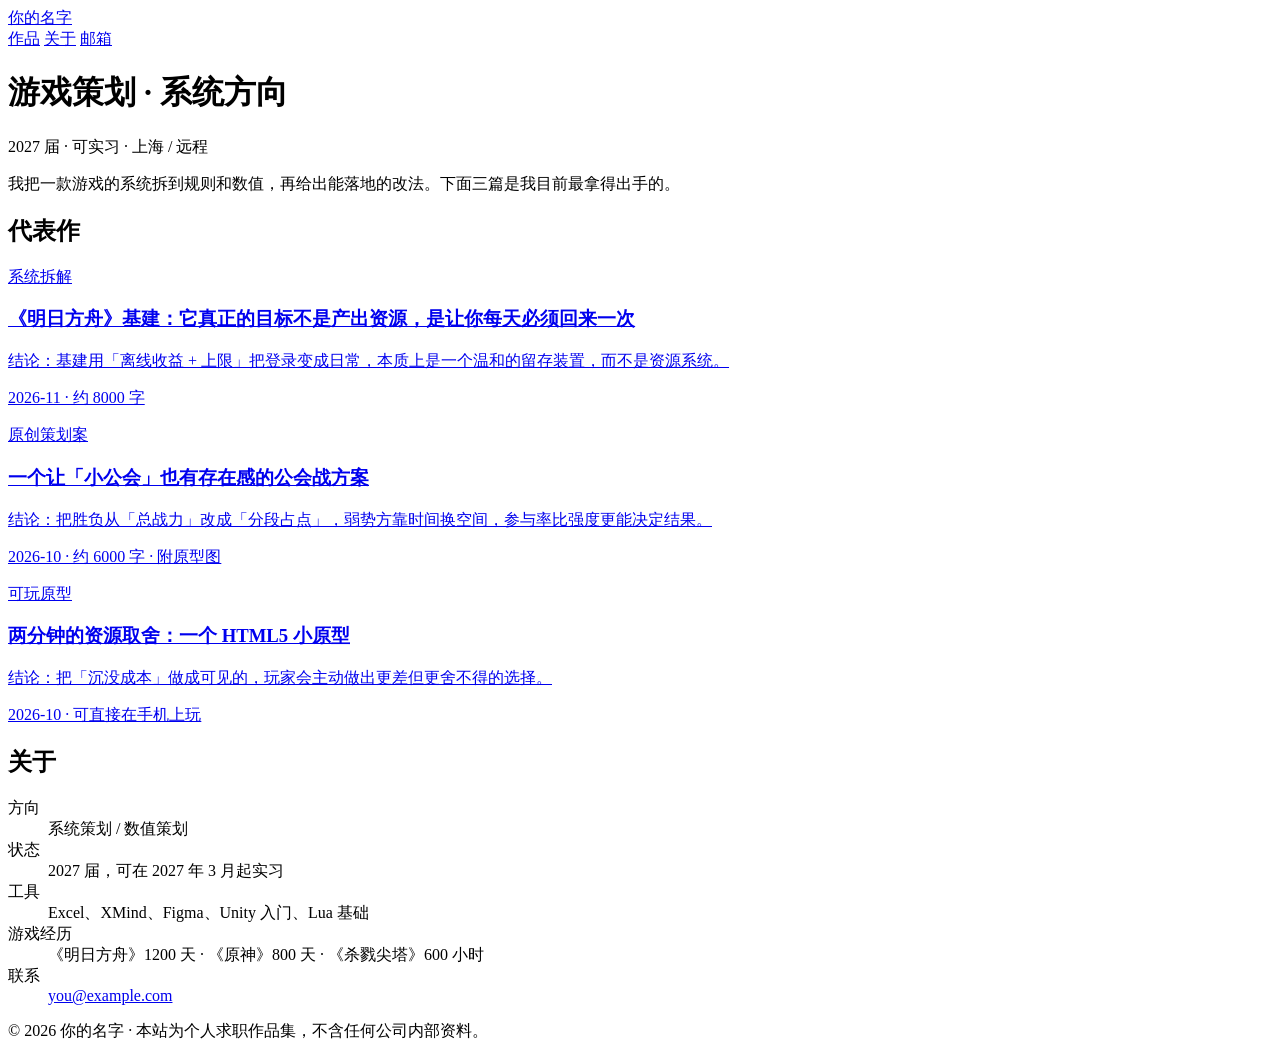
==== index.html @ 7388e4a2 "Rename 你的名字游戏策划作品集.html to index.html" ====
<!doctype html>
<html lang="zh-CN">
<head>
<meta charset="utf-8">
<meta name="viewport" content="width=device-width,initial-scale=1">
<title>你的名字｜游戏策划作品集</title>
<meta name="description" content="游戏策划求职作品集：系统拆解、原创策划案、可玩原型。">
<meta property="og:title" content="你的名字｜游戏策划作品集">
<meta property="og:description" content="系统拆解 · 原创策划案 · 可玩原型">
<link rel="stylesheet" href="style.css">
</head>
<body>

<header class="site">
  <a class="logo" href="index.html">你的名字</a>
  <nav>
    <a href="#works">作品</a>
    <a href="#about">关于</a>
    <a href="mailto:you@example.com">邮箱</a>
  </nav>
</header>

<main>

  <div class="hero">
    <h1>游戏策划 · 系统方向</h1>
    <p class="lede">2027 届 · 可实习 · 上海 / 远程</p>
    <p>我把一款游戏的系统拆到规则和数值，再给出能落地的改法。下面三篇是我目前最拿得出手的。</p>
  </div>

  <section id="works">
    <h2>代表作</h2>

    <a class="card" href="work-1.html">
      <span class="tag">系统拆解</span>
      <h3>《明日方舟》基建：它真正的目标不是产出资源，是让你每天必须回来一次</h3>
      <p>结论：基建用「离线收益 + 上限」把登录变成日常，本质上是一个温和的留存装置，而不是资源系统。</p>
      <p class="meta">2026-11 · 约 8000 字</p>
    </a>

    <a class="card" href="work-2.html">
      <span class="tag">原创策划案</span>
      <h3>一个让「小公会」也有存在感的公会战方案</h3>
      <p>结论：把胜负从「总战力」改成「分段占点」，弱势方靠时间换空间，参与率比强度更能决定结果。</p>
      <p class="meta">2026-10 · 约 6000 字 · 附原型图</p>
    </a>

    <a class="card" href="work-3.html">
      <span class="tag">可玩原型</span>
      <h3>两分钟的资源取舍：一个 HTML5 小原型</h3>
      <p>结论：把「沉没成本」做成可见的，玩家会主动做出更差但更舍不得的选择。</p>
      <p class="meta">2026-10 · 可直接在手机上玩</p>
    </a>
  </section>

  <section id="about" class="about">
    <h2>关于</h2>
    <dl>
      <dt>方向</dt><dd>系统策划 / 数值策划</dd>
      <dt>状态</dt><dd>2027 届，可在 2027 年 3 月起实习</dd>
      <dt>工具</dt><dd>Excel、XMind、Figma、Unity 入门、Lua 基础</dd>
      <dt>游戏经历</dt><dd>《明日方舟》1200 天 · 《原神》800 天 · 《杀戮尖塔》600 小时</dd>
      <dt>联系</dt><dd><a href="mailto:you@example.com">you@example.com</a></dd>
    </dl>
  </section>

</main>

<footer>
  <p>© 2026 你的名字 · 本站为个人求职作品集，不含任何公司内部资料。</p>
</footer>

</body>
</html>
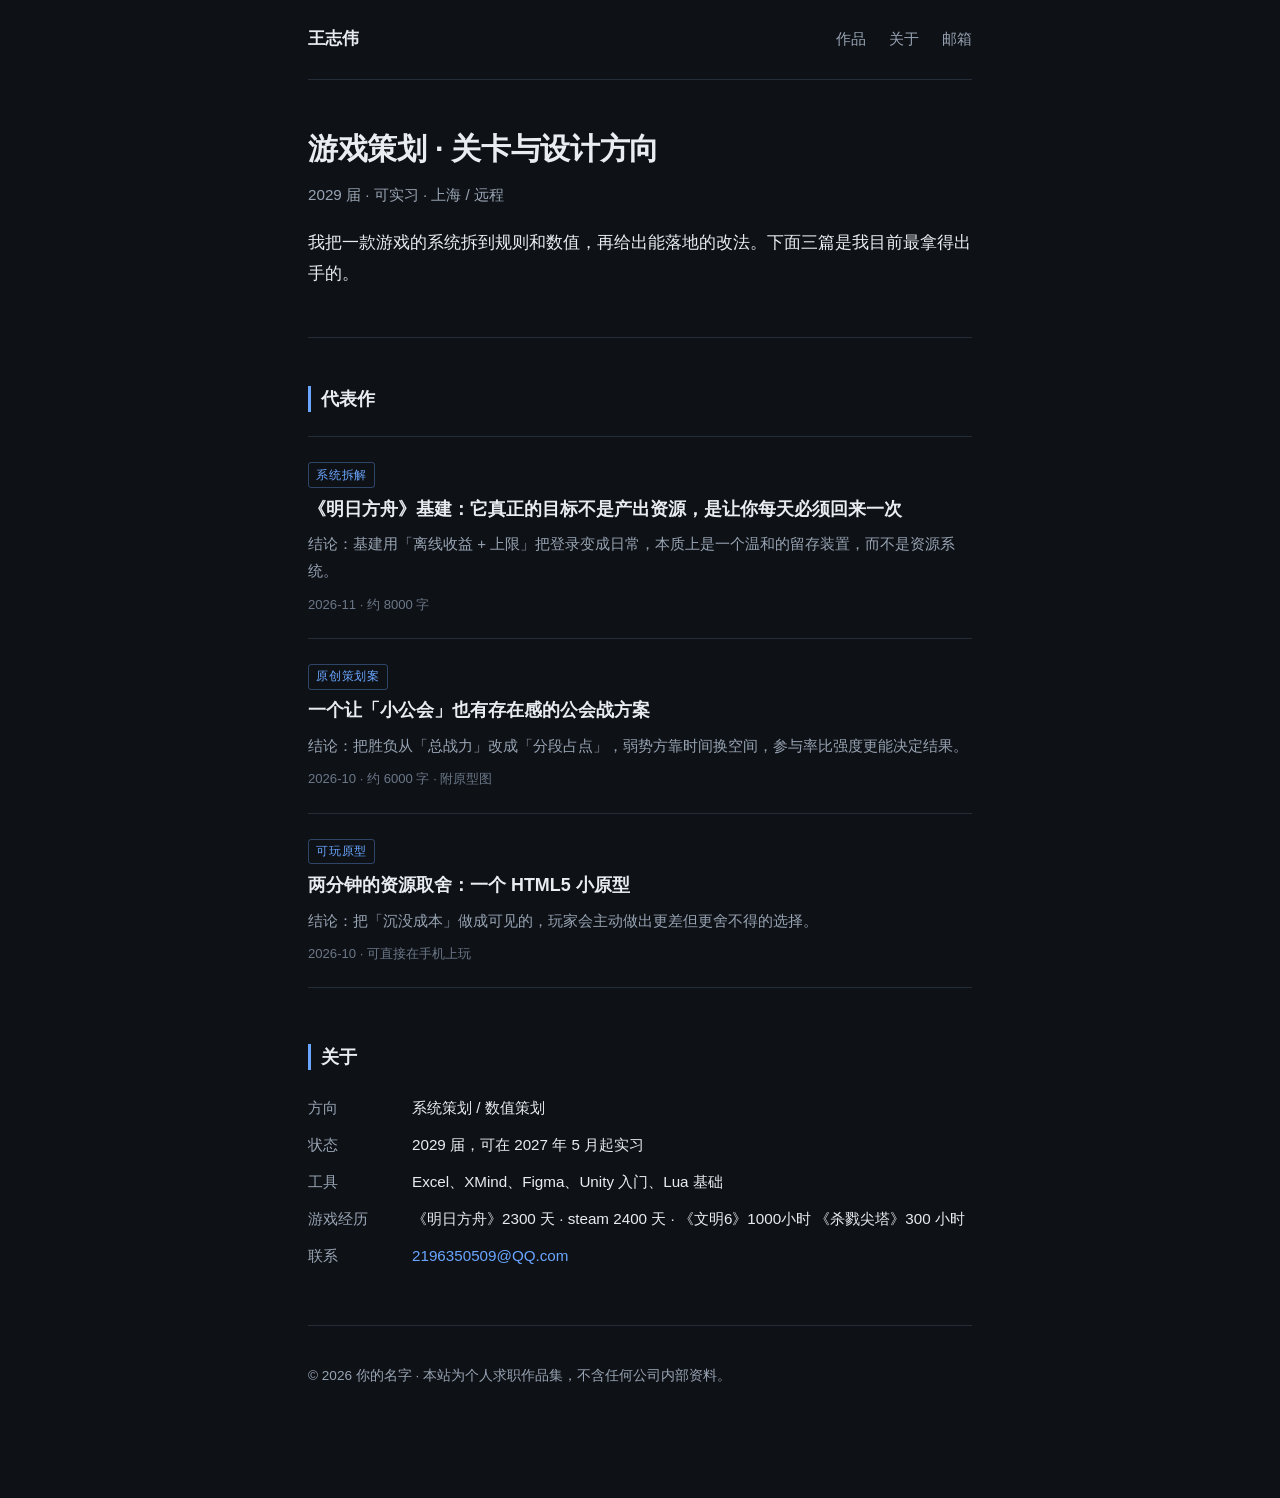
==== commit d76f0e44: "Update index.html" ====
--- a/index.html
+++ b/index.html
@@ -3,16 +3,16 @@
 <head>
 <meta charset="utf-8">
 <meta name="viewport" content="width=device-width,initial-scale=1">
-<title>你的名字｜游戏策划作品集</title>
+<title>王志伟｜游戏策划拆解案与作品集</title>
 <meta name="description" content="游戏策划求职作品集：系统拆解、原创策划案、可玩原型。">
-<meta property="og:title" content="你的名字｜游戏策划作品集">
+<meta property="og:title" content="王志伟｜游戏策划拆解案与作品集">
 <meta property="og:description" content="系统拆解 · 原创策划案 · 可玩原型">
 <link rel="stylesheet" href="style.css">
 </head>
 <body>
 
 <header class="site">
-  <a class="logo" href="index.html">你的名字</a>
+  <a class="logo" href="index.html">王志伟</a>
   <nav>
     <a href="#works">作品</a>
     <a href="#about">关于</a>
@@ -23,8 +23,8 @@
 <main>
 
   <div class="hero">
-    <h1>游戏策划 · 系统方向</h1>
-    <p class="lede">2027 届 · 可实习 · 上海 / 远程</p>
+    <h1>游戏策划 · 关卡与设计方向</h1>
+    <p class="lede">2029 届 · 可实习 · 上海 / 远程</p>
     <p>我把一款游戏的系统拆到规则和数值，再给出能落地的改法。下面三篇是我目前最拿得出手的。</p>
   </div>
 
@@ -57,10 +57,10 @@
     <h2>关于</h2>
     <dl>
       <dt>方向</dt><dd>系统策划 / 数值策划</dd>
-      <dt>状态</dt><dd>2027 届，可在 2027 年 3 月起实习</dd>
+      <dt>状态</dt><dd>2029 届，可在 2027 年 5 月起实习</dd>
       <dt>工具</dt><dd>Excel、XMind、Figma、Unity 入门、Lua 基础</dd>
-      <dt>游戏经历</dt><dd>《明日方舟》1200 天 · 《原神》800 天 · 《杀戮尖塔》600 小时</dd>
-      <dt>联系</dt><dd><a href="mailto:you@example.com">you@example.com</a></dd>
+      <dt>游戏经历</dt><dd>《明日方舟》2300 天 · steam 2400 天 · 《文明6》1000小时 《杀戮尖塔》300 小时</dd>
+      <dt>联系</dt><dd><a href="2196350509@QQ.com">2196350509@QQ.com</a></dd>
     </dl>
   </section>
 
--- a/style.css
+++ b/style.css
@@ -0,0 +1,77 @@
+:root{
+  --bg:#0e1116; --bg-soft:#151a22; --line:#242c38;
+  --fg:#e9edf2; --fg-dim:#98a4b3; --accent:#6aa6ff;
+  --max:44rem;
+}
+*{box-sizing:border-box}
+html{-webkit-text-size-adjust:100%}
+body{
+  margin:0 auto; max-width:var(--max); padding:0 1.25rem 6rem;
+  background:var(--bg); color:var(--fg);
+  font:17px/1.8 -apple-system,BlinkMacSystemFont,"PingFang SC","Hiragino Sans GB","Microsoft YaHei",sans-serif;
+  -webkit-font-smoothing:antialiased;
+}
+a{color:var(--accent);text-decoration:none}
+a:hover{text-decoration:underline}
+
+/* 顶部 */
+.site{display:flex;justify-content:space-between;align-items:center;padding:1.5rem 0;border-bottom:1px solid var(--line);margin-bottom:3rem;flex-wrap:wrap;gap:.5rem}
+.logo{color:var(--fg);font-weight:700;font-size:1.05rem}
+.site nav a{color:var(--fg-dim);margin-left:1.15rem;font-size:.92rem}
+.site nav a:hover{color:var(--fg);text-decoration:none}
+
+/* 首屏 */
+.hero{padding-bottom:3rem;border-bottom:1px solid var(--line);margin-bottom:3rem}
+.hero h1{font-size:1.9rem;line-height:1.35;margin:0 0 .75rem;letter-spacing:-.01em}
+.hero .lede{color:var(--fg-dim);margin:0 0 1.25rem;font-size:.95rem}
+.hero p{margin:0;color:var(--fg)}
+
+/* 区块标题 */
+h2{font-size:1.15rem;margin:0 0 1.5rem;padding-left:.6rem;border-left:3px solid var(--accent);line-height:1.4}
+
+/* 作品卡片 */
+.card{display:block;padding:1.35rem 0;border-top:1px solid var(--line);color:inherit}
+.card:last-of-type{border-bottom:1px solid var(--line)}
+.card:hover{text-decoration:none}
+.card:hover h3{color:var(--accent)}
+.card h3{margin:.4rem 0 .5rem;font-size:1.12rem;line-height:1.5;transition:color .15s}
+.card p{margin:0 0 .5rem;color:var(--fg-dim);font-size:.94rem}
+.card .meta{margin:0;font-size:.82rem;color:#6b7787;font-variant-numeric:tabular-nums}
+.tag{display:inline-block;font-size:.72rem;letter-spacing:.06em;color:var(--accent);border:1px solid rgba(106,166,255,.35);border-radius:3px;padding:.1rem .45rem}
+
+/* 章节 */
+section{margin-bottom:3.5rem}
+
+/* 关于 */
+.about dl{display:grid;grid-template-columns:5.5rem 1fr;gap:.6rem 1rem;margin:0;font-size:.95rem}
+.about dt{color:var(--fg-dim)}
+.about dd{margin:0}
+
+/* 正文 */
+.article h1{font-size:1.75rem;line-height:1.4;margin:0 0 .75rem}
+.article .meta{color:var(--fg-dim);font-size:.85rem;margin:0 0 2.5rem;padding-bottom:1.5rem;border-bottom:1px solid var(--line);font-variant-numeric:tabular-nums}
+.article h2{font-size:1.25rem;margin:3rem 0 1rem;border-left:none;padding-left:0}
+.article h3{font-size:1.02rem;margin:2rem 0 .75rem;color:var(--fg)}
+.article p{margin:0 0 1.15rem}
+.article ul,.article ol{padding-left:1.3rem;margin:0 0 1.15rem}
+.article li{margin-bottom:.5rem}
+.article blockquote{margin:1.75rem 0;padding:.15rem 0 .15rem 1.15rem;border-left:2px solid var(--accent);color:var(--fg-dim)}
+.article blockquote p:last-child{margin-bottom:0}
+.article table{width:100%;border-collapse:collapse;margin:1.5rem 0;font-size:.9rem;display:block;overflow-x:auto}
+.article th,.article td{border:1px solid var(--line);padding:.55rem .7rem;text-align:left;vertical-align:top}
+.article th{background:var(--bg-soft);font-weight:600}
+.article code{background:var(--bg-soft);padding:.1rem .35rem;border-radius:3px;font-size:.88em}
+.article hr{border:0;border-top:1px solid var(--line);margin:3rem 0}
+
+/* 页脚 */
+footer{border-top:1px solid var(--line);padding-top:1.5rem;color:var(--fg-dim);font-size:.85rem}
+footer a{color:var(--fg-dim)}
+footer a:hover{color:var(--fg)}
+
+/* 手机 */
+@media (max-width:520px){
+  body{font-size:16px;padding-bottom:4rem}
+  .hero h1{font-size:1.55rem}
+  .about dl{grid-template-columns:1fr;gap:.15rem}
+  .about dt{margin-top:.6rem}
+}
